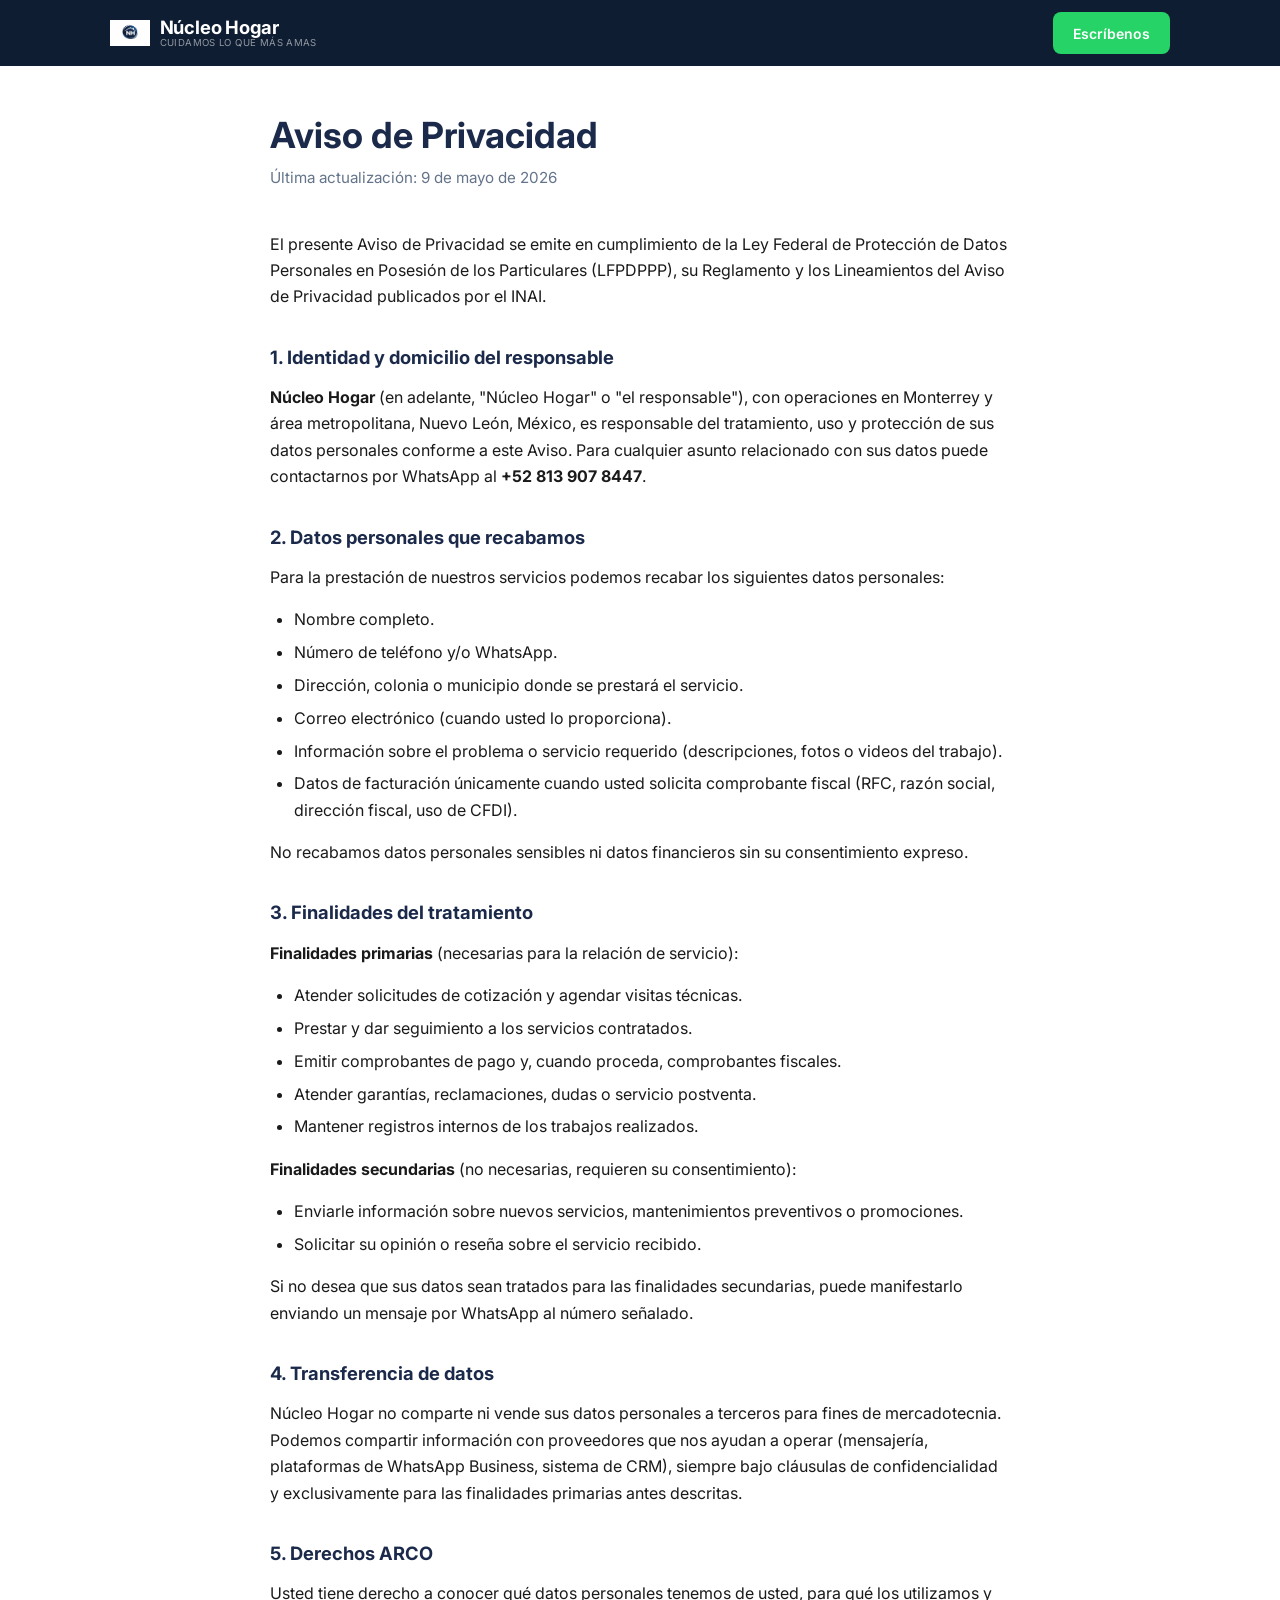
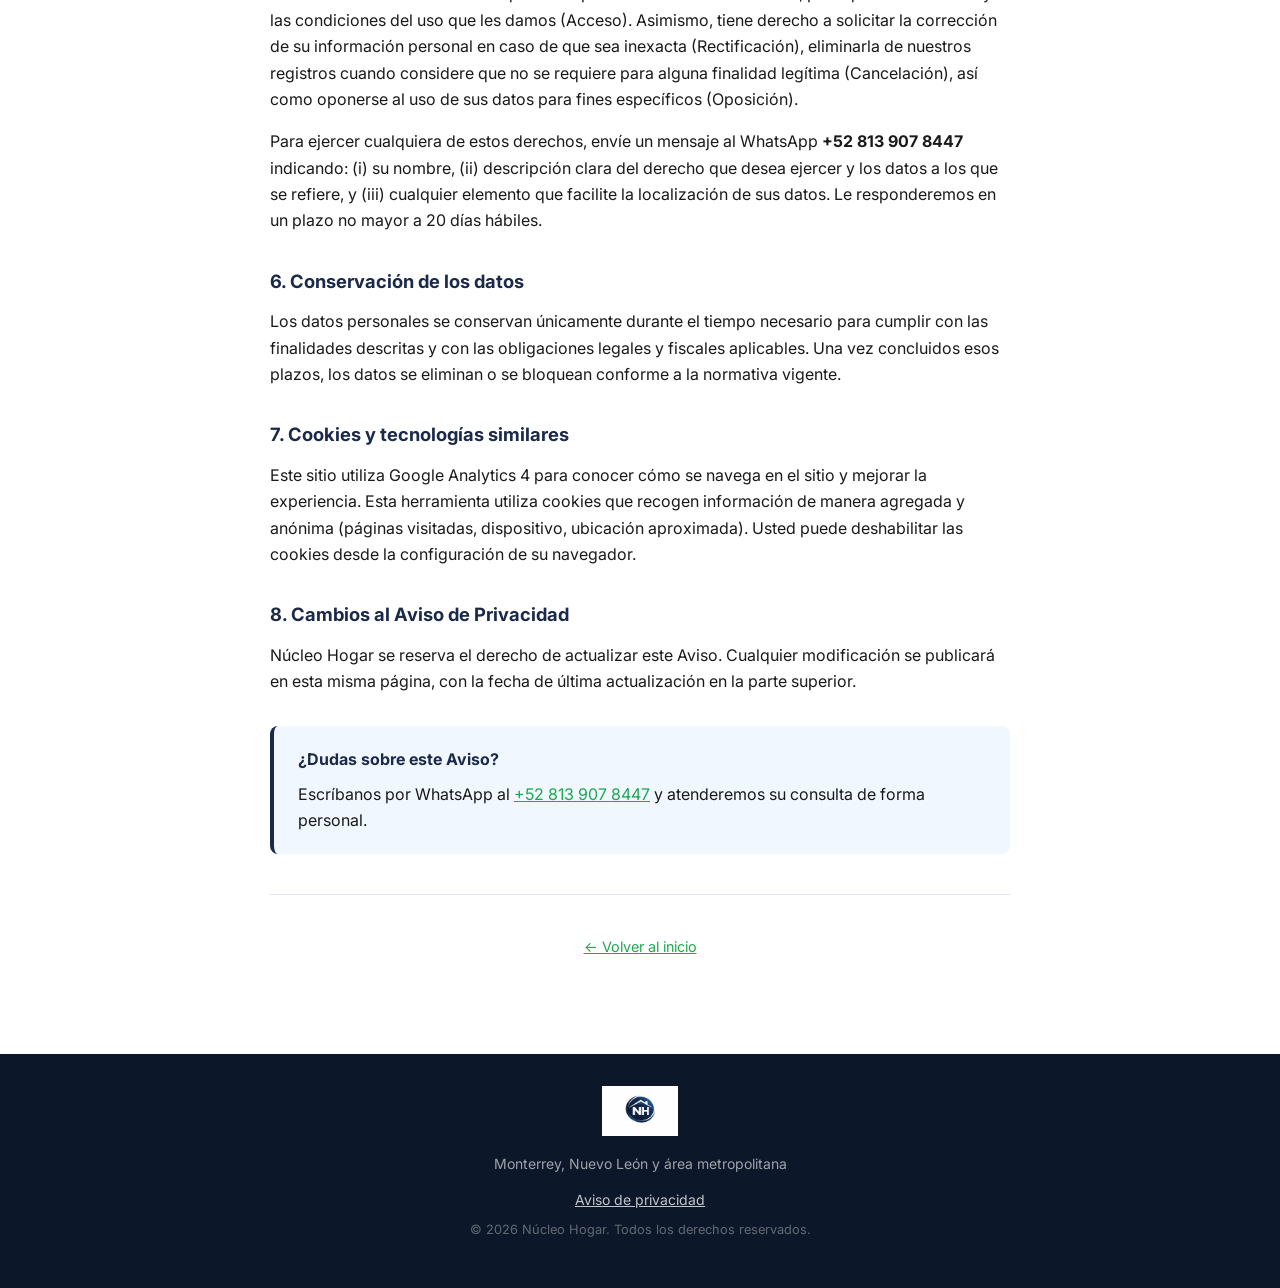
==== aviso-de-privacidad/index.html @ 875d2844 "seo: quick wins - title, preload hero, favicon, aviso privacidad, schema AMM" ====
<!DOCTYPE html>
<html lang="es">
<head>
  <!-- Google tag (gtag.js) -->
  <script async src="https://www.googletagmanager.com/gtag/js?id=G-WJDX79TCKH"></script>
  <script>
    window.dataLayer = window.dataLayer || [];
    function gtag(){dataLayer.push(arguments);}
    gtag('js', new Date());
    gtag('config', 'G-WJDX79TCKH');
  </script>
  <meta charset="UTF-8">
  <meta name="viewport" content="width=device-width, initial-scale=1.0">
  <title>Aviso de Privacidad | Núcleo Hogar</title>
  <meta name="description" content="Aviso de privacidad de Núcleo Hogar conforme a la Ley Federal de Protección de Datos Personales en Posesión de los Particulares (LFPDPPP).">
  <meta name="robots" content="noindex, follow">
  <link rel="canonical" href="https://nucleohogar.com.mx/aviso-de-privacidad/">
  <link rel="icon" href="/favicon.ico" sizes="any">
  <link rel="preconnect" href="https://fonts.googleapis.com">
  <link rel="preconnect" href="https://fonts.gstatic.com" crossorigin>
  <link href="https://fonts.googleapis.com/css2?family=Inter:wght@400;600;700&display=swap" rel="stylesheet">
  <style>
:root{--color-primary:#25D366;--color-primary-dark:#1DA851;--color-accent:#1B2A4A;--color-brand-dark:#0F1D32;--color-brand-ice:#F0F7FF;--color-text:#1a1a1a;--color-text-muted:#64748B;--color-text-on-dark:#fff;--color-bg:#fff;--color-border:#e2e5eb;--font-family:'Inter',system-ui,-apple-system,sans-serif;--border-radius:8px;--container-max:780px;--container-padding:1.25rem}
*,*::before,*::after{box-sizing:border-box;margin:0;padding:0}
html{scroll-behavior:smooth}
body{font-family:var(--font-family);font-size:1rem;line-height:1.65;color:var(--color-text);background:var(--color-bg);-webkit-font-smoothing:antialiased}
img{max-width:100%;height:auto;display:block}
a{color:var(--color-primary-dark);text-decoration:underline}
a:hover{color:var(--color-primary)}
.container{max-width:var(--container-max);margin:0 auto;padding:0 var(--container-padding)}
.site-header{padding:.75rem 0;background:var(--color-brand-dark);position:sticky;top:0;z-index:100}
.header-inner{display:flex;align-items:center;justify-content:space-between;max-width:1100px;margin:0 auto;padding:0 var(--container-padding)}
.header-logo{display:flex;align-items:center;gap:.6rem;text-decoration:none}
.header-logo img{height:40px;width:40px;object-fit:contain}
.header-logo-text{color:#fff;font-size:1.15rem;font-weight:700;letter-spacing:-.01em;line-height:1.1}
.header-logo-sub{display:block;font-size:.6rem;font-weight:400;color:rgba(255,255,255,.55);letter-spacing:.04em;text-transform:uppercase;margin-top:1px}
.header-cta{display:inline-flex;align-items:center;gap:.4rem;background:var(--color-primary);color:#fff;font-weight:600;font-size:.875rem;padding:.6rem 1.25rem;border-radius:var(--border-radius);text-decoration:none;transition:background .2s;white-space:nowrap}
.header-cta:hover{background:var(--color-primary-dark);color:#fff}
main{padding:3rem 0 5rem}
h1{font-size:clamp(1.75rem,4vw,2.25rem);color:var(--color-accent);margin-bottom:.5rem;line-height:1.2}
.subtitle{color:var(--color-text-muted);font-size:.95rem;margin-bottom:2.5rem}
h2{font-size:1.15rem;color:var(--color-accent);margin-top:2rem;margin-bottom:.75rem;font-weight:700}
p{margin-bottom:1rem}
ul{margin:.5rem 0 1rem 1.5rem}
ul li{margin-bottom:.4rem}
.divider{border:none;border-top:1px solid var(--color-border);margin:2.5rem 0}
.contact-box{background:var(--color-brand-ice);border-left:4px solid var(--color-accent);padding:1.25rem 1.5rem;border-radius:var(--border-radius);margin:2rem 0}
.contact-box strong{color:var(--color-accent)}
footer{background:#0C1829;color:rgba(255,255,255,.6);text-align:center;padding:2rem 0;font-size:.875rem}
.footer-logo{height:50px;width:auto;margin:0 auto 1rem}
.footer-location{margin-bottom:.75rem}
.footer-legal{margin-bottom:.5rem}
.footer-legal a{color:rgba(255,255,255,.75);text-decoration:underline}
.footer-legal a:hover{color:#fff}
.footer-copy{font-size:.8rem;color:rgba(255,255,255,.35)}
@media(max-width:767px){main{padding:2rem 0 3rem}}
  </style>
</head>
<body>
  <header class="site-header">
    <div class="header-inner">
      <a href="/" class="header-logo">
        <img src="/Logo%20Blanco.webp" alt="Núcleo Hogar">
        <span class="header-logo-text">Núcleo Hogar<span class="header-logo-sub">Cuidamos lo que más amas</span></span>
      </a>
      <a href="https://wa.me/528139078447?text=Hola%2C%20vi%20su%20p%C3%A1gina%20y%20necesito%20ayuda%20con%20un%20tema%20en%20mi%20casa" class="header-cta" target="_blank" rel="noopener">Escríbenos</a>
    </div>
  </header>

  <main>
    <div class="container">
      <h1>Aviso de Privacidad</h1>
      <p class="subtitle">Última actualización: 9 de mayo de 2026</p>

      <p>El presente Aviso de Privacidad se emite en cumplimiento de la Ley Federal de Protección de Datos Personales en Posesión de los Particulares (LFPDPPP), su Reglamento y los Lineamientos del Aviso de Privacidad publicados por el INAI.</p>

      <h2>1. Identidad y domicilio del responsable</h2>
      <p><strong>Núcleo Hogar</strong> (en adelante, "Núcleo Hogar" o "el responsable"), con operaciones en Monterrey y área metropolitana, Nuevo León, México, es responsable del tratamiento, uso y protección de sus datos personales conforme a este Aviso. Para cualquier asunto relacionado con sus datos puede contactarnos por WhatsApp al <strong>+52 813 907 8447</strong>.</p>

      <h2>2. Datos personales que recabamos</h2>
      <p>Para la prestación de nuestros servicios podemos recabar los siguientes datos personales:</p>
      <ul>
        <li>Nombre completo.</li>
        <li>Número de teléfono y/o WhatsApp.</li>
        <li>Dirección, colonia o municipio donde se prestará el servicio.</li>
        <li>Correo electrónico (cuando usted lo proporciona).</li>
        <li>Información sobre el problema o servicio requerido (descripciones, fotos o videos del trabajo).</li>
        <li>Datos de facturación únicamente cuando usted solicita comprobante fiscal (RFC, razón social, dirección fiscal, uso de CFDI).</li>
      </ul>
      <p>No recabamos datos personales sensibles ni datos financieros sin su consentimiento expreso.</p>

      <h2>3. Finalidades del tratamiento</h2>
      <p><strong>Finalidades primarias</strong> (necesarias para la relación de servicio):</p>
      <ul>
        <li>Atender solicitudes de cotización y agendar visitas técnicas.</li>
        <li>Prestar y dar seguimiento a los servicios contratados.</li>
        <li>Emitir comprobantes de pago y, cuando proceda, comprobantes fiscales.</li>
        <li>Atender garantías, reclamaciones, dudas o servicio postventa.</li>
        <li>Mantener registros internos de los trabajos realizados.</li>
      </ul>
      <p><strong>Finalidades secundarias</strong> (no necesarias, requieren su consentimiento):</p>
      <ul>
        <li>Enviarle información sobre nuevos servicios, mantenimientos preventivos o promociones.</li>
        <li>Solicitar su opinión o reseña sobre el servicio recibido.</li>
      </ul>
      <p>Si no desea que sus datos sean tratados para las finalidades secundarias, puede manifestarlo enviando un mensaje por WhatsApp al número señalado.</p>

      <h2>4. Transferencia de datos</h2>
      <p>Núcleo Hogar no comparte ni vende sus datos personales a terceros para fines de mercadotecnia. Podemos compartir información con proveedores que nos ayudan a operar (mensajería, plataformas de WhatsApp Business, sistema de CRM), siempre bajo cláusulas de confidencialidad y exclusivamente para las finalidades primarias antes descritas.</p>

      <h2>5. Derechos ARCO</h2>
      <p>Usted tiene derecho a conocer qué datos personales tenemos de usted, para qué los utilizamos y las condiciones del uso que les damos (Acceso). Asimismo, tiene derecho a solicitar la corrección de su información personal en caso de que sea inexacta (Rectificación), eliminarla de nuestros registros cuando considere que no se requiere para alguna finalidad legítima (Cancelación), así como oponerse al uso de sus datos para fines específicos (Oposición).</p>
      <p>Para ejercer cualquiera de estos derechos, envíe un mensaje al WhatsApp <strong>+52 813 907 8447</strong> indicando: (i) su nombre, (ii) descripción clara del derecho que desea ejercer y los datos a los que se refiere, y (iii) cualquier elemento que facilite la localización de sus datos. Le responderemos en un plazo no mayor a 20 días hábiles.</p>

      <h2>6. Conservación de los datos</h2>
      <p>Los datos personales se conservan únicamente durante el tiempo necesario para cumplir con las finalidades descritas y con las obligaciones legales y fiscales aplicables. Una vez concluidos esos plazos, los datos se eliminan o se bloquean conforme a la normativa vigente.</p>

      <h2>7. Cookies y tecnologías similares</h2>
      <p>Este sitio utiliza Google Analytics 4 para conocer cómo se navega en el sitio y mejorar la experiencia. Esta herramienta utiliza cookies que recogen información de manera agregada y anónima (páginas visitadas, dispositivo, ubicación aproximada). Usted puede deshabilitar las cookies desde la configuración de su navegador.</p>

      <h2>8. Cambios al Aviso de Privacidad</h2>
      <p>Núcleo Hogar se reserva el derecho de actualizar este Aviso. Cualquier modificación se publicará en esta misma página, con la fecha de última actualización en la parte superior.</p>

      <div class="contact-box">
        <p style="margin-bottom:.5rem"><strong>¿Dudas sobre este Aviso?</strong></p>
        <p style="margin-bottom:0">Escríbanos por WhatsApp al <a href="https://wa.me/528139078447">+52 813 907 8447</a> y atenderemos su consulta de forma personal.</p>
      </div>

      <hr class="divider">
      <p style="text-align:center;color:var(--color-text-muted);font-size:.9rem"><a href="/">← Volver al inicio</a></p>
    </div>
  </main>

  <footer>
    <div class="container">
      <img src="/Logo%20Blanco.webp" alt="Núcleo Hogar — Cuidamos lo que más amas" class="footer-logo">
      <p class="footer-location">Monterrey, Nuevo León y área metropolitana</p>
      <p class="footer-legal"><a href="/aviso-de-privacidad/">Aviso de privacidad</a></p>
      <p class="footer-copy">&copy; 2026 Núcleo Hogar. Todos los derechos reservados.</p>
    </div>
  </footer>
</body>
</html>
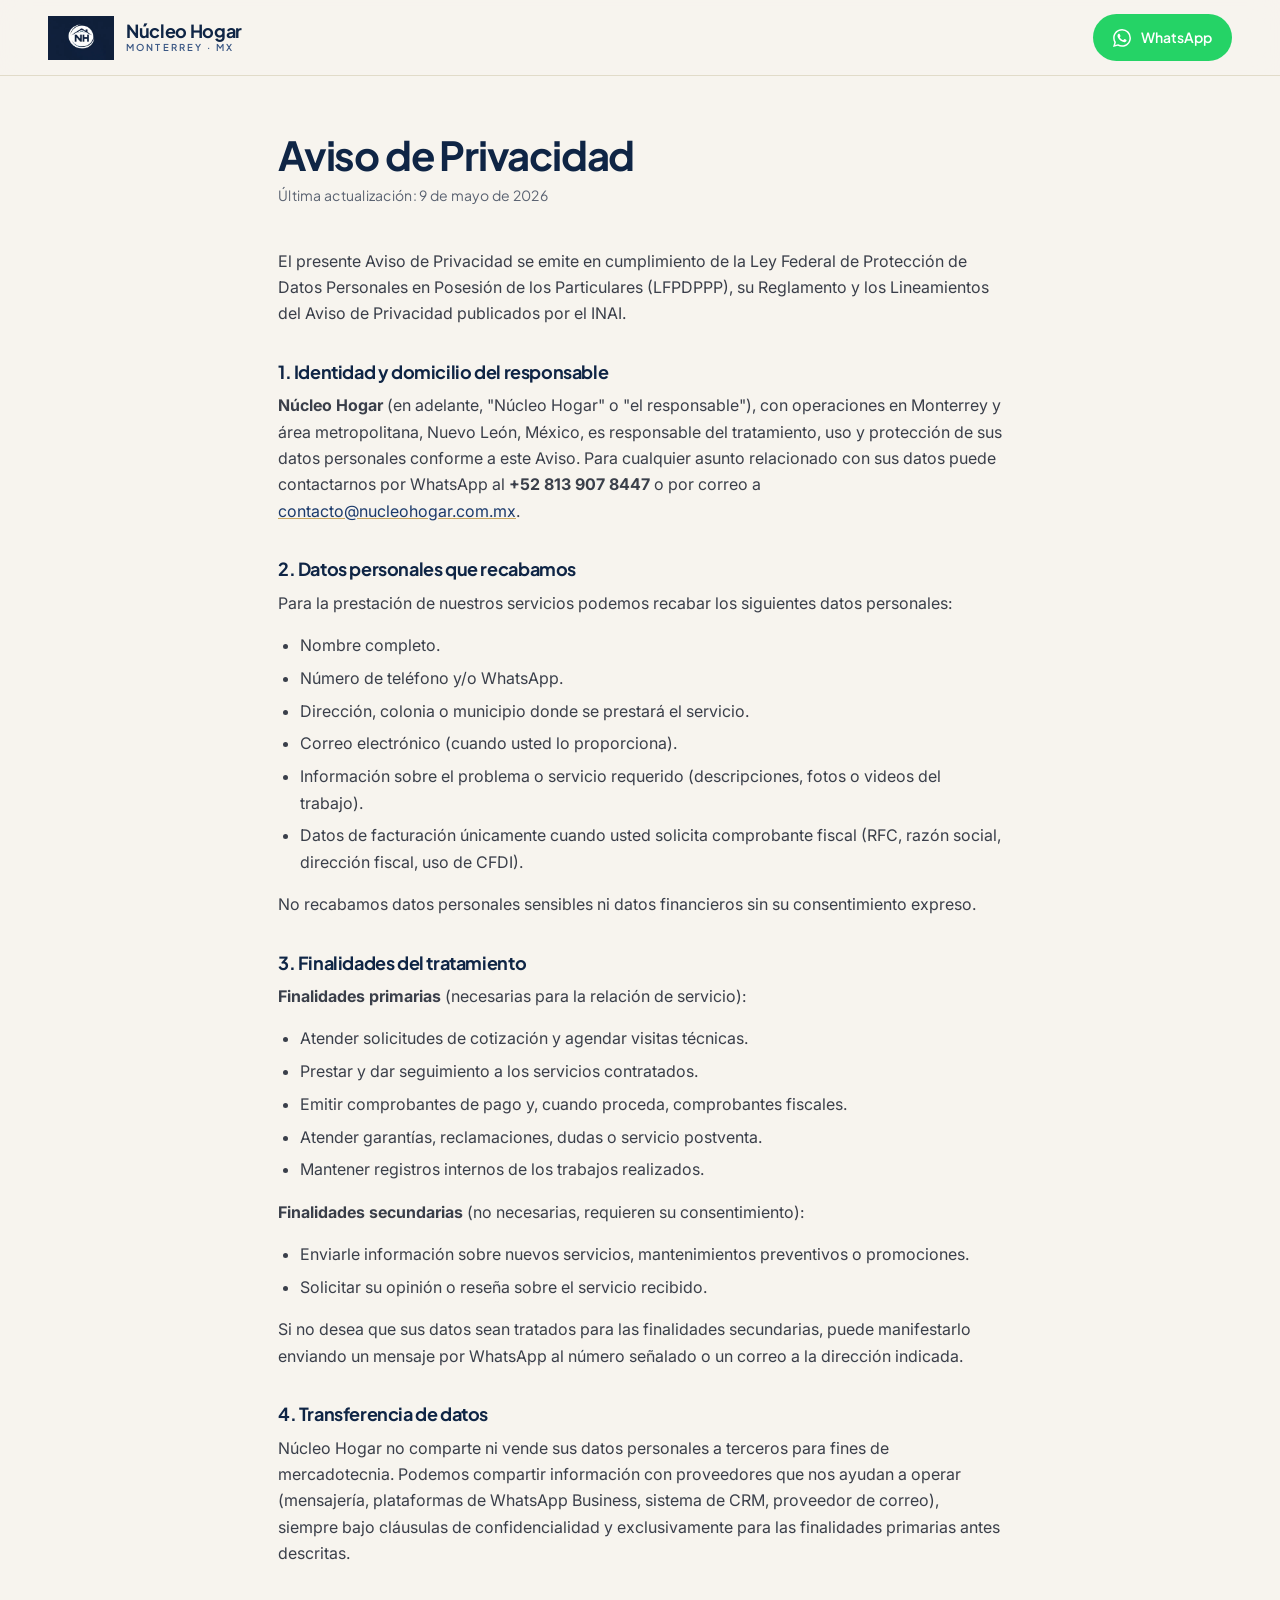
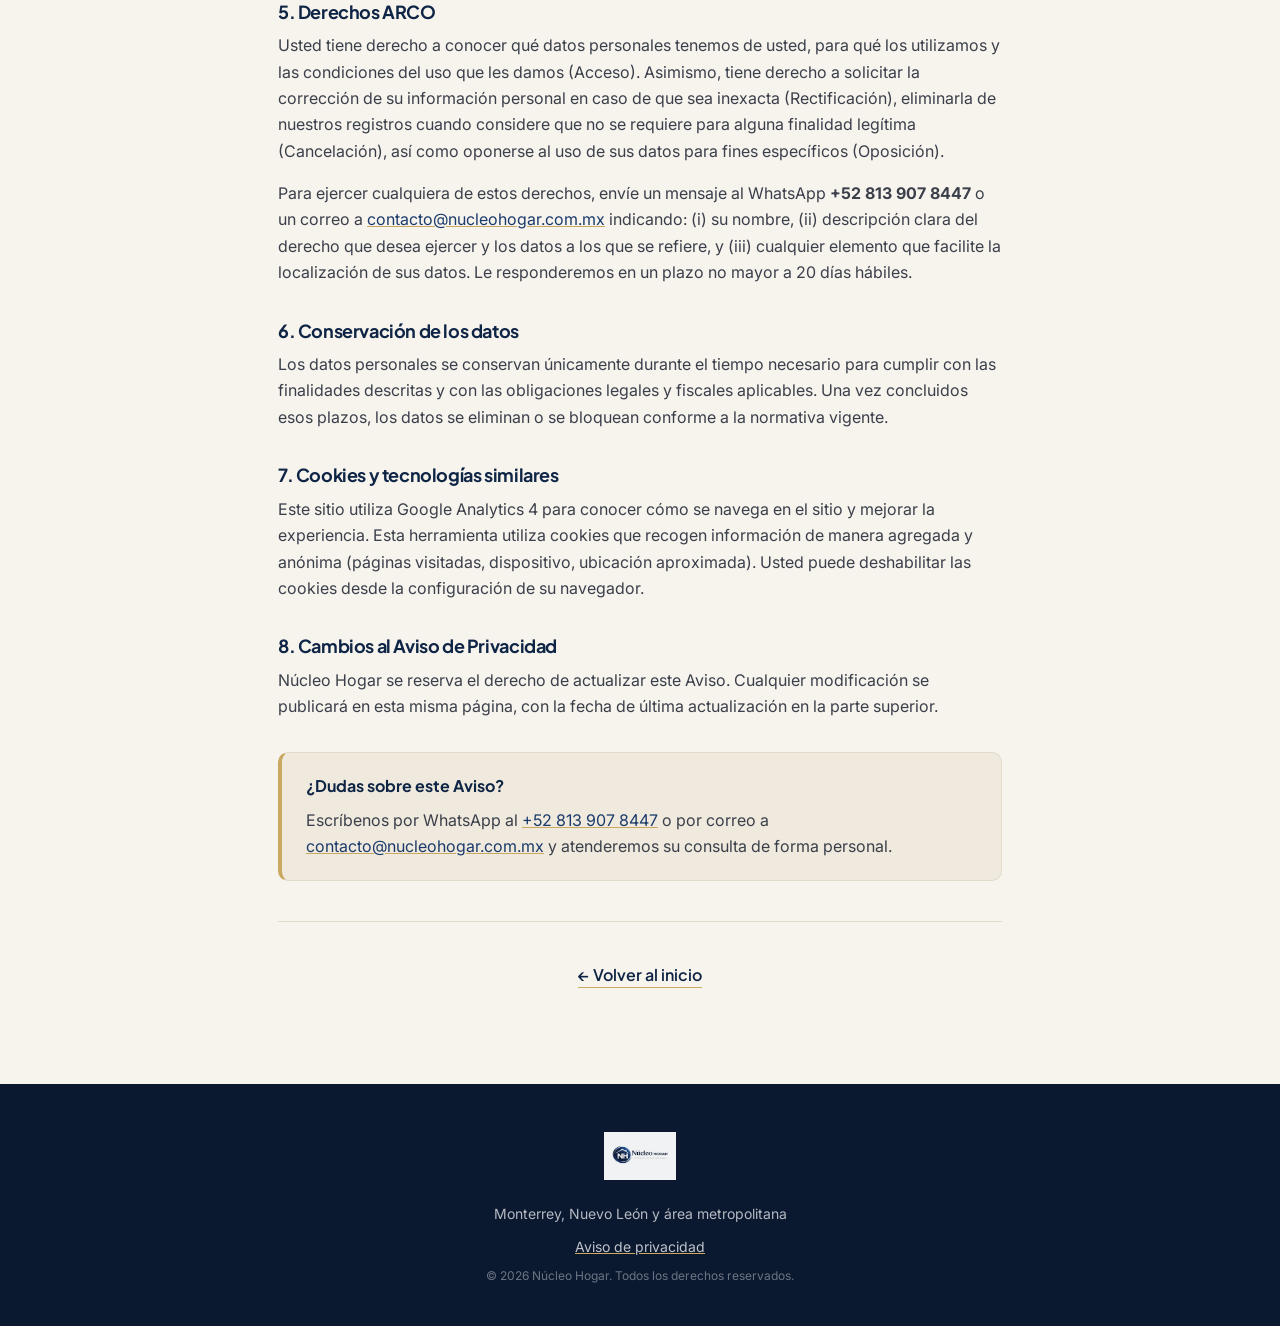
==== commit b0f9be6f: "feat(design): rediseño visual completo navy+gold+paper - home, service pages, aviso" ====
--- a/aviso-de-privacidad/index.html
+++ b/aviso-de-privacidad/index.html
@@ -1,7 +1,6 @@
 <!DOCTYPE html>
-<html lang="es">
+<html lang="es-MX">
 <head>
-  <!-- Google tag (gtag.js) -->
   <script async src="https://www.googletagmanager.com/gtag/js?id=G-WJDX79TCKH"></script>
   <script>
     window.dataLayer = window.dataLayer || [];
@@ -16,54 +15,85 @@
   <meta name="robots" content="noindex, follow">
   <link rel="canonical" href="https://nucleohogar.com.mx/aviso-de-privacidad/">
   <link rel="icon" href="/favicon.ico" sizes="any">
+  <link rel="apple-touch-icon" href="/apple-touch-icon.png">
   <link rel="preconnect" href="https://fonts.googleapis.com">
   <link rel="preconnect" href="https://fonts.gstatic.com" crossorigin>
-  <link href="https://fonts.googleapis.com/css2?family=Inter:wght@400;600;700&display=swap" rel="stylesheet">
+  <link href="https://fonts.googleapis.com/css2?family=Plus+Jakarta+Sans:wght@500;600;700;800&family=Inter:wght@400;500;600&display=swap" rel="stylesheet">
   <style>
-:root{--color-primary:#25D366;--color-primary-dark:#1DA851;--color-accent:#1B2A4A;--color-brand-dark:#0F1D32;--color-brand-ice:#F0F7FF;--color-text:#1a1a1a;--color-text-muted:#64748B;--color-text-on-dark:#fff;--color-bg:#fff;--color-border:#e2e5eb;--font-family:'Inter',system-ui,-apple-system,sans-serif;--border-radius:8px;--container-max:780px;--container-padding:1.25rem}
+:root{
+  --navy:#0F2545;--navy-2:#1B3A6B;--navy-soft:#3a5784;
+  --gold:#C9A961;--gold-soft:#E4D4A8;--gold-deep:#a8884a;
+  --body:#3a3f4a;--body-2:#5a6271;--muted:#8a8478;
+  --paper:#F7F4EE;--paper-2:#EFEADD;--paper-3:#E6DFCE;
+  --line:#e1dbc9;--line-2:#c8bfa9;
+  --wa:#25D366;--wa-d:#128C7E;
+  --display:'Plus Jakarta Sans',system-ui,sans-serif;
+  --body-font:'Inter',system-ui,sans-serif;
+  --r-sm:10px;--r:16px;--r-lg:24px;
+}
 *,*::before,*::after{box-sizing:border-box;margin:0;padding:0}
 html{scroll-behavior:smooth}
-body{font-family:var(--font-family);font-size:1rem;line-height:1.65;color:var(--color-text);background:var(--color-bg);-webkit-font-smoothing:antialiased}
-img{max-width:100%;height:auto;display:block}
-a{color:var(--color-primary-dark);text-decoration:underline}
-a:hover{color:var(--color-primary)}
-.container{max-width:var(--container-max);margin:0 auto;padding:0 var(--container-padding)}
-.site-header{padding:.75rem 0;background:var(--color-brand-dark);position:sticky;top:0;z-index:100}
-.header-inner{display:flex;align-items:center;justify-content:space-between;max-width:1100px;margin:0 auto;padding:0 var(--container-padding)}
-.header-logo{display:flex;align-items:center;gap:.6rem;text-decoration:none}
-.header-logo img{height:40px;width:40px;object-fit:contain}
-.header-logo-text{color:#fff;font-size:1.15rem;font-weight:700;letter-spacing:-.01em;line-height:1.1}
-.header-logo-sub{display:block;font-size:.6rem;font-weight:400;color:rgba(255,255,255,.55);letter-spacing:.04em;text-transform:uppercase;margin-top:1px}
-.header-cta{display:inline-flex;align-items:center;gap:.4rem;background:var(--color-primary);color:#fff;font-weight:600;font-size:.875rem;padding:.6rem 1.25rem;border-radius:var(--border-radius);text-decoration:none;transition:background .2s;white-space:nowrap}
-.header-cta:hover{background:var(--color-primary-dark);color:#fff}
-main{padding:3rem 0 5rem}
-h1{font-size:clamp(1.75rem,4vw,2.25rem);color:var(--color-accent);margin-bottom:.5rem;line-height:1.2}
-.subtitle{color:var(--color-text-muted);font-size:.95rem;margin-bottom:2.5rem}
-h2{font-size:1.15rem;color:var(--color-accent);margin-top:2rem;margin-bottom:.75rem;font-weight:700}
+body{font-family:var(--body-font);background:var(--paper);color:var(--body);-webkit-font-smoothing:antialiased;font-size:16px;line-height:1.65}
+a{color:var(--navy-2);text-decoration:underline;text-decoration-color:var(--gold)}
+a:hover{color:var(--navy)}
+.container{max-width:780px;margin:0 auto;padding:0 28px}
+h1,h2,h3{font-family:var(--display);color:var(--navy);font-weight:700;letter-spacing:-0.022em;line-height:1.15}
+h1{font-size:clamp(28px,4vw,40px);margin-bottom:.4rem;letter-spacing:-0.03em}
+h2{font-size:18px;margin-top:2.2rem;margin-bottom:.6rem;font-weight:700}
 p{margin-bottom:1rem}
-ul{margin:.5rem 0 1rem 1.5rem}
+ul{margin:.5rem 0 1rem 1.4rem}
 ul li{margin-bottom:.4rem}
-.divider{border:none;border-top:1px solid var(--color-border);margin:2.5rem 0}
-.contact-box{background:var(--color-brand-ice);border-left:4px solid var(--color-accent);padding:1.25rem 1.5rem;border-radius:var(--border-radius);margin:2rem 0}
-.contact-box strong{color:var(--color-accent)}
-footer{background:#0C1829;color:rgba(255,255,255,.6);text-align:center;padding:2rem 0;font-size:.875rem}
-.footer-logo{height:50px;width:auto;margin:0 auto 1rem}
-.footer-location{margin-bottom:.75rem}
-.footer-legal{margin-bottom:.5rem}
-.footer-legal a{color:rgba(255,255,255,.75);text-decoration:underline}
-.footer-legal a:hover{color:#fff}
-.footer-copy{font-size:.8rem;color:rgba(255,255,255,.35)}
-@media(max-width:767px){main{padding:2rem 0 3rem}}
+
+header.nav{position:sticky;top:0;z-index:50;background:rgba(247,244,238,0.92);backdrop-filter:saturate(140%) blur(14px);-webkit-backdrop-filter:saturate(140%) blur(14px);border-bottom:1px solid var(--line)}
+.nav-inner{display:flex;align-items:center;justify-content:space-between;padding:14px 0;gap:24px;max-width:1240px;margin:0 auto;padding-left:28px;padding-right:28px}
+.brand{display:flex;align-items:center;gap:12px;text-decoration:none}
+.brand img.brand-logo{height:44px;width:auto}
+.brand .wordmark{display:flex;flex-direction:column;line-height:1}
+.brand .wm-1{font-family:var(--display);font-weight:700;font-size:18px;color:var(--navy);letter-spacing:-0.02em}
+.brand .wm-2{font-family:var(--display);font-weight:600;font-size:9.5px;letter-spacing:0.22em;color:var(--navy-soft);margin-top:3px}
+.btn{display:inline-flex;align-items:center;gap:10px;padding:12px 20px;border-radius:999px;font-family:var(--display);font-weight:600;font-size:14px;text-decoration:none;border:none;cursor:pointer;color:#fff;background:var(--wa);transition:background .2s,transform .15s ease}
+.btn:hover{background:var(--wa-d);transform:translateY(-1px);color:#fff}
+.btn svg{width:18px;height:18px;fill:#fff}
+
+main{padding:56px 0 80px}
+.subtitle{color:var(--body-2);font-size:14px;margin-bottom:2.5rem;font-family:var(--display);letter-spacing:0.02em}
+.divider{border:none;border-top:1px solid var(--line);margin:2.5rem 0}
+.contact-box{background:var(--paper-2);border:1px solid var(--line);border-left:4px solid var(--gold);padding:1.25rem 1.5rem;border-radius:var(--r-sm);margin:2rem 0}
+.contact-box strong{color:var(--navy);font-family:var(--display)}
+.back-link{text-align:center;font-family:var(--display);font-weight:600}
+.back-link a{color:var(--navy);text-decoration:none;border-bottom:1.5px solid var(--gold);padding-bottom:2px}
+
+footer.site{padding:48px 0 24px;background:#0a1830;color:rgba(255,255,255,0.65);font-size:14px;text-align:center}
+footer.site .footer-logo{height:48px;width:auto;margin:0 auto 1rem;opacity:.95}
+footer.site .footer-location{margin-bottom:.6rem;color:rgba(255,255,255,0.7)}
+footer.site .footer-legal{margin-bottom:.5rem}
+footer.site .footer-legal a{color:rgba(255,255,255,0.75)}
+footer.site .footer-legal a:hover{color:var(--gold-soft)}
+footer.site .footer-copy{font-size:12px;color:rgba(255,255,255,0.4);margin-top:6px}
+
+@media(max-width:767px){
+  .container{padding:0 20px}
+  .nav-inner{padding-left:20px;padding-right:20px}
+  .brand .wordmark{display:none}
+  main{padding:36px 0 56px}
+}
   </style>
 </head>
 <body>
-  <header class="site-header">
-    <div class="header-inner">
-      <a href="/" class="header-logo">
-        <img src="/Logo%20Blanco.webp" alt="Núcleo Hogar">
-        <span class="header-logo-text">Núcleo Hogar<span class="header-logo-sub">Cuidamos lo que más amas</span></span>
+
+  <header class="nav">
+    <div class="nav-inner">
+      <a href="/" class="brand">
+        <img src="/Logo%20Azul.webp" alt="Núcleo Hogar — Cuidamos lo que más amas" class="brand-logo">
+        <div class="wordmark">
+          <span class="wm-1">Núcleo Hogar</span>
+          <span class="wm-2">MONTERREY · MX</span>
+        </div>
       </a>
-      <a href="https://wa.me/528139078447?text=Hola%2C%20vi%20su%20p%C3%A1gina%20y%20necesito%20ayuda%20con%20un%20tema%20en%20mi%20casa" class="header-cta" target="_blank" rel="noopener">Escríbenos</a>
+      <a href="https://wa.me/528139078447?text=Hola%2C%20vi%20su%20p%C3%A1gina%20y%20necesito%20ayuda%20con%20un%20tema%20en%20mi%20casa" class="btn" target="_blank" rel="noopener">
+        <svg xmlns="http://www.w3.org/2000/svg" viewBox="0 0 24 24" fill="currentColor"><path d="M17.472 14.382c-.297-.149-1.758-.867-2.03-.967-.273-.099-.471-.148-.67.15-.197.297-.767.966-.94 1.164-.173.199-.347.223-.644.075-.297-.15-1.255-.463-2.39-1.475-.883-.788-1.48-1.761-1.653-2.059-.173-.297-.018-.458.13-.606.134-.133.298-.347.446-.52.149-.174.198-.298.298-.497.099-.198.05-.371-.025-.52-.075-.149-.669-1.612-.916-2.207-.242-.579-.487-.5-.669-.51l-.57-.01c-.198 0-.52.074-.792.372-.272.297-1.04 1.016-1.04 2.479 0 1.462 1.065 2.875 1.213 3.074.149.198 2.096 3.2 5.077 4.487.709.306 1.262.489 1.694.625.712.227 1.36.195 1.871.118.571-.085 1.758-.719 2.006-1.413.247-.694.247-1.289.173-1.413-.074-.124-.272-.198-.57-.347m-5.421 7.403h-.004a9.87 9.87 0 01-5.031-1.378l-.361-.214-3.741.982.998-3.648-.235-.374a9.86 9.86 0 01-1.51-5.26c.001-5.45 4.436-9.884 9.888-9.884 2.64 0 5.122 1.03 6.988 2.898a9.825 9.825 0 012.893 6.994c-.003 5.45-4.437 9.884-9.885 9.884m8.413-18.297A11.815 11.815 0 0012.05 0C5.495 0 .16 5.335.157 11.892c0 2.096.547 4.142 1.588 5.945L.057 24l6.305-1.654a11.882 11.882 0 005.683 1.448h.005c6.554 0 11.89-5.335 11.893-11.893a11.821 11.821 0 00-3.48-8.413Z"/></svg>
+        WhatsApp
+      </a>
     </div>
   </header>
 
@@ -75,7 +105,7 @@
       <p>El presente Aviso de Privacidad se emite en cumplimiento de la Ley Federal de Protección de Datos Personales en Posesión de los Particulares (LFPDPPP), su Reglamento y los Lineamientos del Aviso de Privacidad publicados por el INAI.</p>
 
       <h2>1. Identidad y domicilio del responsable</h2>
-      <p><strong>Núcleo Hogar</strong> (en adelante, "Núcleo Hogar" o "el responsable"), con operaciones en Monterrey y área metropolitana, Nuevo León, México, es responsable del tratamiento, uso y protección de sus datos personales conforme a este Aviso. Para cualquier asunto relacionado con sus datos puede contactarnos por WhatsApp al <strong>+52 813 907 8447</strong>.</p>
+      <p><strong>Núcleo Hogar</strong> (en adelante, "Núcleo Hogar" o "el responsable"), con operaciones en Monterrey y área metropolitana, Nuevo León, México, es responsable del tratamiento, uso y protección de sus datos personales conforme a este Aviso. Para cualquier asunto relacionado con sus datos puede contactarnos por WhatsApp al <strong>+52 813 907 8447</strong> o por correo a <a href="mailto:contacto@nucleohogar.com.mx">contacto@nucleohogar.com.mx</a>.</p>
 
       <h2>2. Datos personales que recabamos</h2>
       <p>Para la prestación de nuestros servicios podemos recabar los siguientes datos personales:</p>
@@ -103,14 +133,14 @@
         <li>Enviarle información sobre nuevos servicios, mantenimientos preventivos o promociones.</li>
         <li>Solicitar su opinión o reseña sobre el servicio recibido.</li>
       </ul>
-      <p>Si no desea que sus datos sean tratados para las finalidades secundarias, puede manifestarlo enviando un mensaje por WhatsApp al número señalado.</p>
+      <p>Si no desea que sus datos sean tratados para las finalidades secundarias, puede manifestarlo enviando un mensaje por WhatsApp al número señalado o un correo a la dirección indicada.</p>
 
       <h2>4. Transferencia de datos</h2>
-      <p>Núcleo Hogar no comparte ni vende sus datos personales a terceros para fines de mercadotecnia. Podemos compartir información con proveedores que nos ayudan a operar (mensajería, plataformas de WhatsApp Business, sistema de CRM), siempre bajo cláusulas de confidencialidad y exclusivamente para las finalidades primarias antes descritas.</p>
+      <p>Núcleo Hogar no comparte ni vende sus datos personales a terceros para fines de mercadotecnia. Podemos compartir información con proveedores que nos ayudan a operar (mensajería, plataformas de WhatsApp Business, sistema de CRM, proveedor de correo), siempre bajo cláusulas de confidencialidad y exclusivamente para las finalidades primarias antes descritas.</p>
 
       <h2>5. Derechos ARCO</h2>
       <p>Usted tiene derecho a conocer qué datos personales tenemos de usted, para qué los utilizamos y las condiciones del uso que les damos (Acceso). Asimismo, tiene derecho a solicitar la corrección de su información personal en caso de que sea inexacta (Rectificación), eliminarla de nuestros registros cuando considere que no se requiere para alguna finalidad legítima (Cancelación), así como oponerse al uso de sus datos para fines específicos (Oposición).</p>
-      <p>Para ejercer cualquiera de estos derechos, envíe un mensaje al WhatsApp <strong>+52 813 907 8447</strong> indicando: (i) su nombre, (ii) descripción clara del derecho que desea ejercer y los datos a los que se refiere, y (iii) cualquier elemento que facilite la localización de sus datos. Le responderemos en un plazo no mayor a 20 días hábiles.</p>
+      <p>Para ejercer cualquiera de estos derechos, envíe un mensaje al WhatsApp <strong>+52 813 907 8447</strong> o un correo a <a href="mailto:contacto@nucleohogar.com.mx">contacto@nucleohogar.com.mx</a> indicando: (i) su nombre, (ii) descripción clara del derecho que desea ejercer y los datos a los que se refiere, y (iii) cualquier elemento que facilite la localización de sus datos. Le responderemos en un plazo no mayor a 20 días hábiles.</p>
 
       <h2>6. Conservación de los datos</h2>
       <p>Los datos personales se conservan únicamente durante el tiempo necesario para cumplir con las finalidades descritas y con las obligaciones legales y fiscales aplicables. Una vez concluidos esos plazos, los datos se eliminan o se bloquean conforme a la normativa vigente.</p>
@@ -123,17 +153,17 @@
 
       <div class="contact-box">
         <p style="margin-bottom:.5rem"><strong>¿Dudas sobre este Aviso?</strong></p>
-        <p style="margin-bottom:0">Escríbanos por WhatsApp al <a href="https://wa.me/528139078447">+52 813 907 8447</a> y atenderemos su consulta de forma personal.</p>
+        <p style="margin-bottom:0">Escríbenos por WhatsApp al <a href="https://wa.me/528139078447">+52 813 907 8447</a> o por correo a <a href="mailto:contacto@nucleohogar.com.mx">contacto@nucleohogar.com.mx</a> y atenderemos su consulta de forma personal.</p>
       </div>
 
       <hr class="divider">
-      <p style="text-align:center;color:var(--color-text-muted);font-size:.9rem"><a href="/">← Volver al inicio</a></p>
+      <p class="back-link"><a href="/">← Volver al inicio</a></p>
     </div>
   </main>
 
-  <footer>
+  <footer class="site">
     <div class="container">
-      <img src="/Logo%20Blanco.webp" alt="Núcleo Hogar — Cuidamos lo que más amas" class="footer-logo">
+      <img src="/Footer%20logo.webp" alt="Núcleo Hogar — Cuidamos lo que más amas" class="footer-logo">
       <p class="footer-location">Monterrey, Nuevo León y área metropolitana</p>
       <p class="footer-legal"><a href="/aviso-de-privacidad/">Aviso de privacidad</a></p>
       <p class="footer-copy">&copy; 2026 Núcleo Hogar. Todos los derechos reservados.</p>
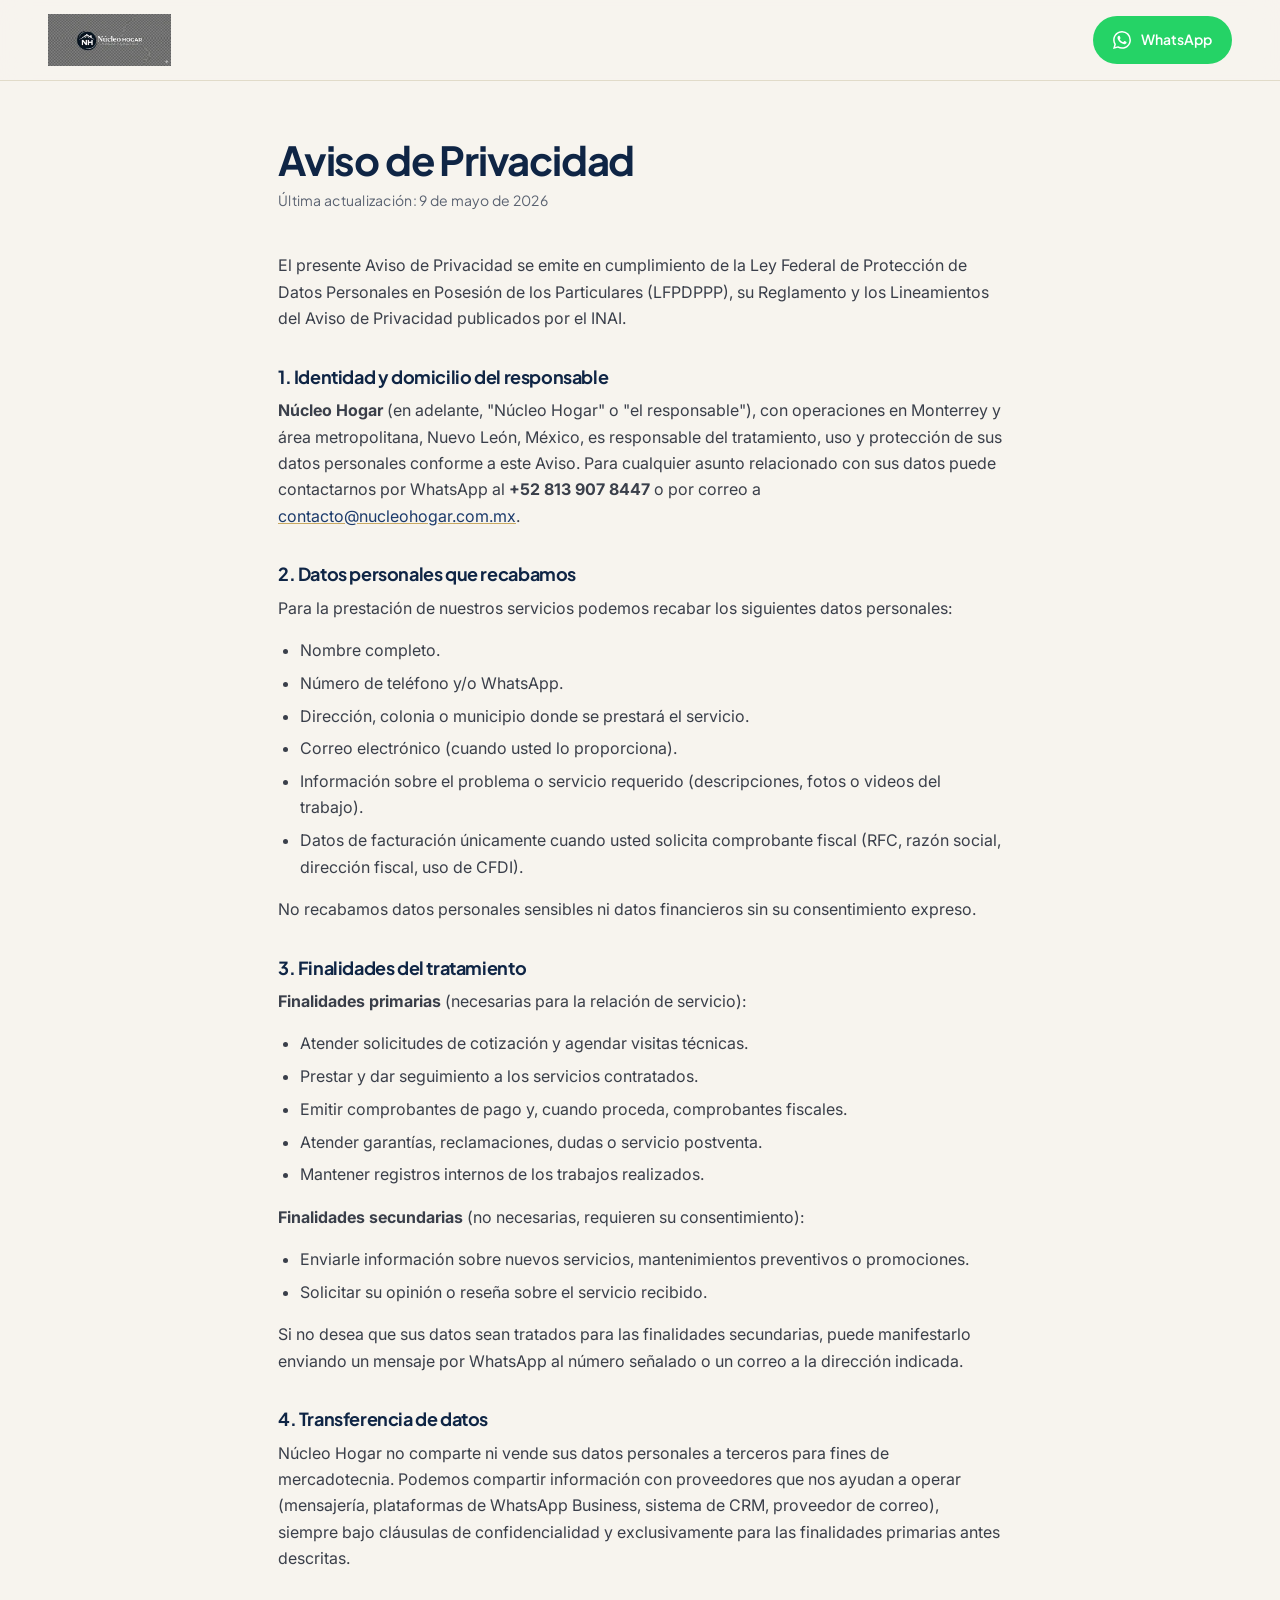
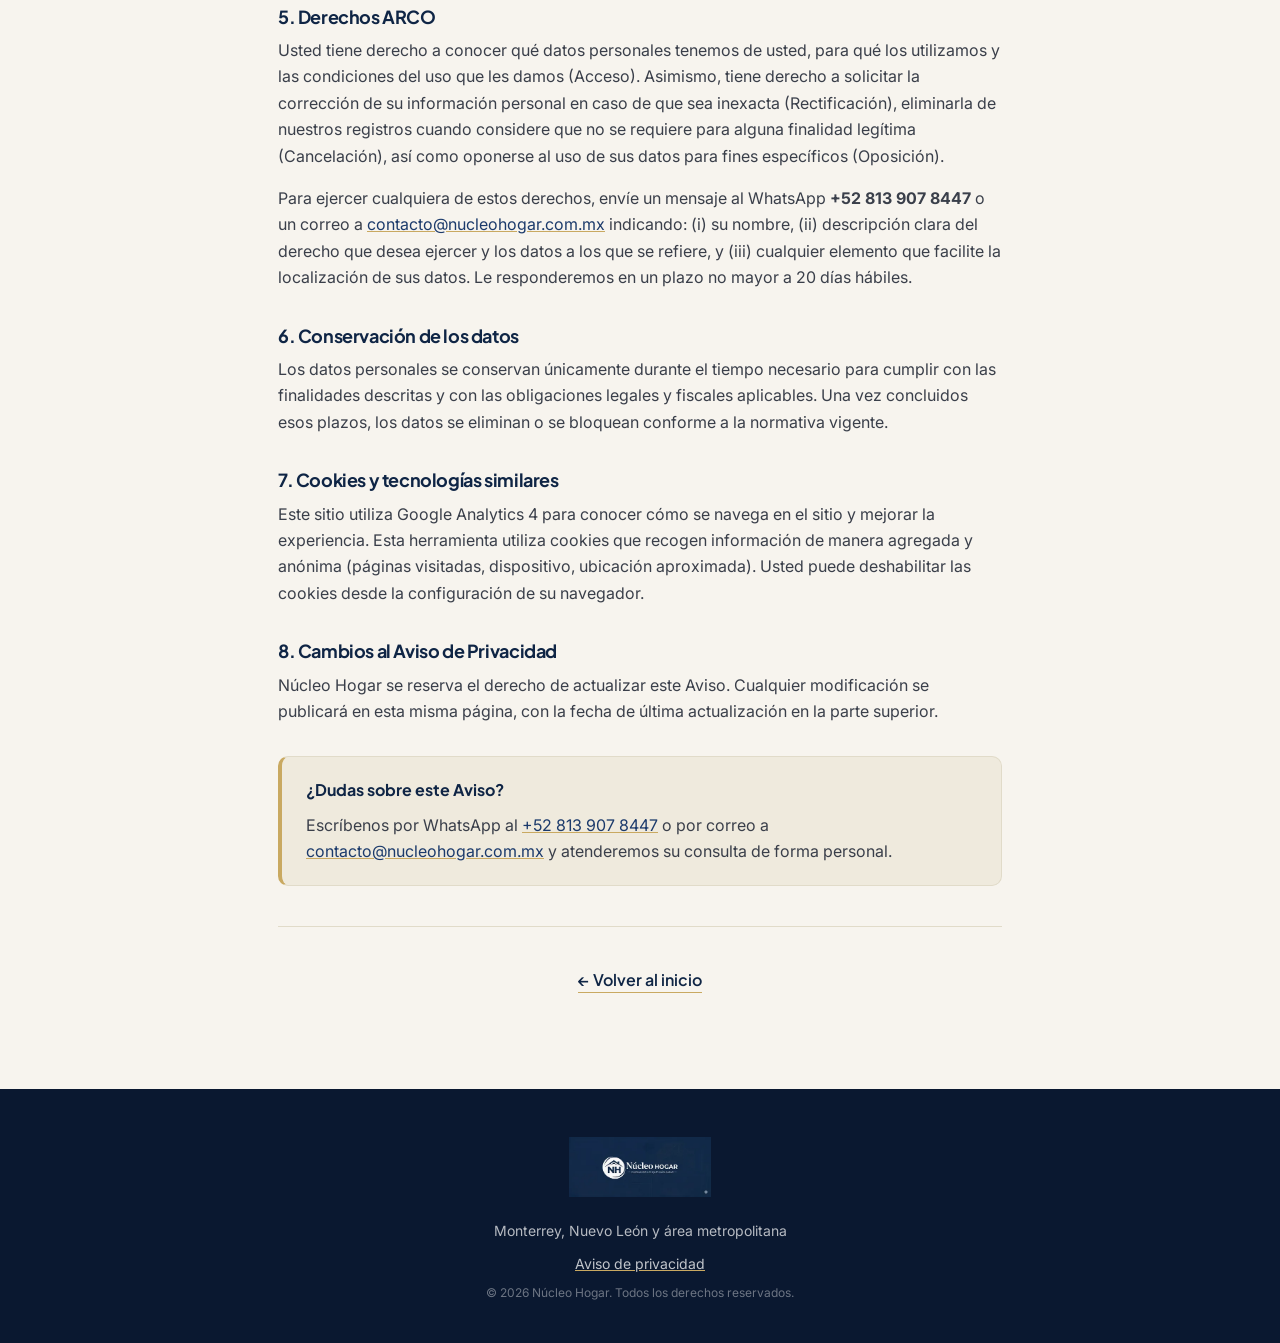
==== commit 67f611ee: "feat(brand): logo completo (Heder sin fondo / Heder 2) en lugar de cuadrados aislados" ====
--- a/aviso-de-privacidad/index.html
+++ b/aviso-de-privacidad/index.html
@@ -46,11 +46,8 @@
 
 header.nav{position:sticky;top:0;z-index:50;background:rgba(247,244,238,0.92);backdrop-filter:saturate(140%) blur(14px);-webkit-backdrop-filter:saturate(140%) blur(14px);border-bottom:1px solid var(--line)}
 .nav-inner{display:flex;align-items:center;justify-content:space-between;padding:14px 0;gap:24px;max-width:1240px;margin:0 auto;padding-left:28px;padding-right:28px}
-.brand{display:flex;align-items:center;gap:12px;text-decoration:none}
-.brand img.brand-logo{height:44px;width:auto}
-.brand .wordmark{display:flex;flex-direction:column;line-height:1}
-.brand .wm-1{font-family:var(--display);font-weight:700;font-size:18px;color:var(--navy);letter-spacing:-0.02em}
-.brand .wm-2{font-family:var(--display);font-weight:600;font-size:9.5px;letter-spacing:0.22em;color:var(--navy-soft);margin-top:3px}
+.brand{display:flex;align-items:center;text-decoration:none}
+.brand img.brand-logo{height:52px;width:auto;display:block}
 .btn{display:inline-flex;align-items:center;gap:10px;padding:12px 20px;border-radius:999px;font-family:var(--display);font-weight:600;font-size:14px;text-decoration:none;border:none;cursor:pointer;color:#fff;background:var(--wa);transition:background .2s,transform .15s ease}
 .btn:hover{background:var(--wa-d);transform:translateY(-1px);color:#fff}
 .btn svg{width:18px;height:18px;fill:#fff}
@@ -64,7 +61,7 @@
 .back-link a{color:var(--navy);text-decoration:none;border-bottom:1.5px solid var(--gold);padding-bottom:2px}
 
 footer.site{padding:48px 0 24px;background:#0a1830;color:rgba(255,255,255,0.65);font-size:14px;text-align:center}
-footer.site .footer-logo{height:48px;width:auto;margin:0 auto 1rem;opacity:.95}
+footer.site .footer-logo{height:60px;width:auto;margin:0 auto 1rem;opacity:.98}
 footer.site .footer-location{margin-bottom:.6rem;color:rgba(255,255,255,0.7)}
 footer.site .footer-legal{margin-bottom:.5rem}
 footer.site .footer-legal a{color:rgba(255,255,255,0.75)}
@@ -74,7 +71,7 @@
 @media(max-width:767px){
   .container{padding:0 20px}
   .nav-inner{padding-left:20px;padding-right:20px}
-  .brand .wordmark{display:none}
+  .brand img.brand-logo{height:46px}
   main{padding:36px 0 56px}
 }
   </style>
@@ -83,12 +80,8 @@
 
   <header class="nav">
     <div class="nav-inner">
-      <a href="/" class="brand">
-        <img src="/Logo%20Azul.webp" alt="Núcleo Hogar — Cuidamos lo que más amas" class="brand-logo">
-        <div class="wordmark">
-          <span class="wm-1">Núcleo Hogar</span>
-          <span class="wm-2">MONTERREY · MX</span>
-        </div>
+      <a href="/" class="brand" aria-label="Núcleo Hogar — Cuidamos lo que más amas">
+        <img src="/Heder%20sin%20fondo.webp" alt="Núcleo Hogar — Cuidamos lo que más amas" class="brand-logo">
       </a>
       <a href="https://wa.me/528139078447?text=Hola%2C%20vi%20su%20p%C3%A1gina%20y%20necesito%20ayuda%20con%20un%20tema%20en%20mi%20casa" class="btn" target="_blank" rel="noopener">
         <svg xmlns="http://www.w3.org/2000/svg" viewBox="0 0 24 24" fill="currentColor"><path d="M17.472 14.382c-.297-.149-1.758-.867-2.03-.967-.273-.099-.471-.148-.67.15-.197.297-.767.966-.94 1.164-.173.199-.347.223-.644.075-.297-.15-1.255-.463-2.39-1.475-.883-.788-1.48-1.761-1.653-2.059-.173-.297-.018-.458.13-.606.134-.133.298-.347.446-.52.149-.174.198-.298.298-.497.099-.198.05-.371-.025-.52-.075-.149-.669-1.612-.916-2.207-.242-.579-.487-.5-.669-.51l-.57-.01c-.198 0-.52.074-.792.372-.272.297-1.04 1.016-1.04 2.479 0 1.462 1.065 2.875 1.213 3.074.149.198 2.096 3.2 5.077 4.487.709.306 1.262.489 1.694.625.712.227 1.36.195 1.871.118.571-.085 1.758-.719 2.006-1.413.247-.694.247-1.289.173-1.413-.074-.124-.272-.198-.57-.347m-5.421 7.403h-.004a9.87 9.87 0 01-5.031-1.378l-.361-.214-3.741.982.998-3.648-.235-.374a9.86 9.86 0 01-1.51-5.26c.001-5.45 4.436-9.884 9.888-9.884 2.64 0 5.122 1.03 6.988 2.898a9.825 9.825 0 012.893 6.994c-.003 5.45-4.437 9.884-9.885 9.884m8.413-18.297A11.815 11.815 0 0012.05 0C5.495 0 .16 5.335.157 11.892c0 2.096.547 4.142 1.588 5.945L.057 24l6.305-1.654a11.882 11.882 0 005.683 1.448h.005c6.554 0 11.89-5.335 11.893-11.893a11.821 11.821 0 00-3.48-8.413Z"/></svg>
@@ -163,7 +156,7 @@
 
   <footer class="site">
     <div class="container">
-      <img src="/Footer%20logo.webp" alt="Núcleo Hogar — Cuidamos lo que más amas" class="footer-logo">
+      <img src="/Heder%202.webp" alt="Núcleo Hogar — Cuidamos lo que más amas" class="footer-logo">
       <p class="footer-location">Monterrey, Nuevo León y área metropolitana</p>
       <p class="footer-legal"><a href="/aviso-de-privacidad/">Aviso de privacidad</a></p>
       <p class="footer-copy">&copy; 2026 Núcleo Hogar. Todos los derechos reservados.</p>
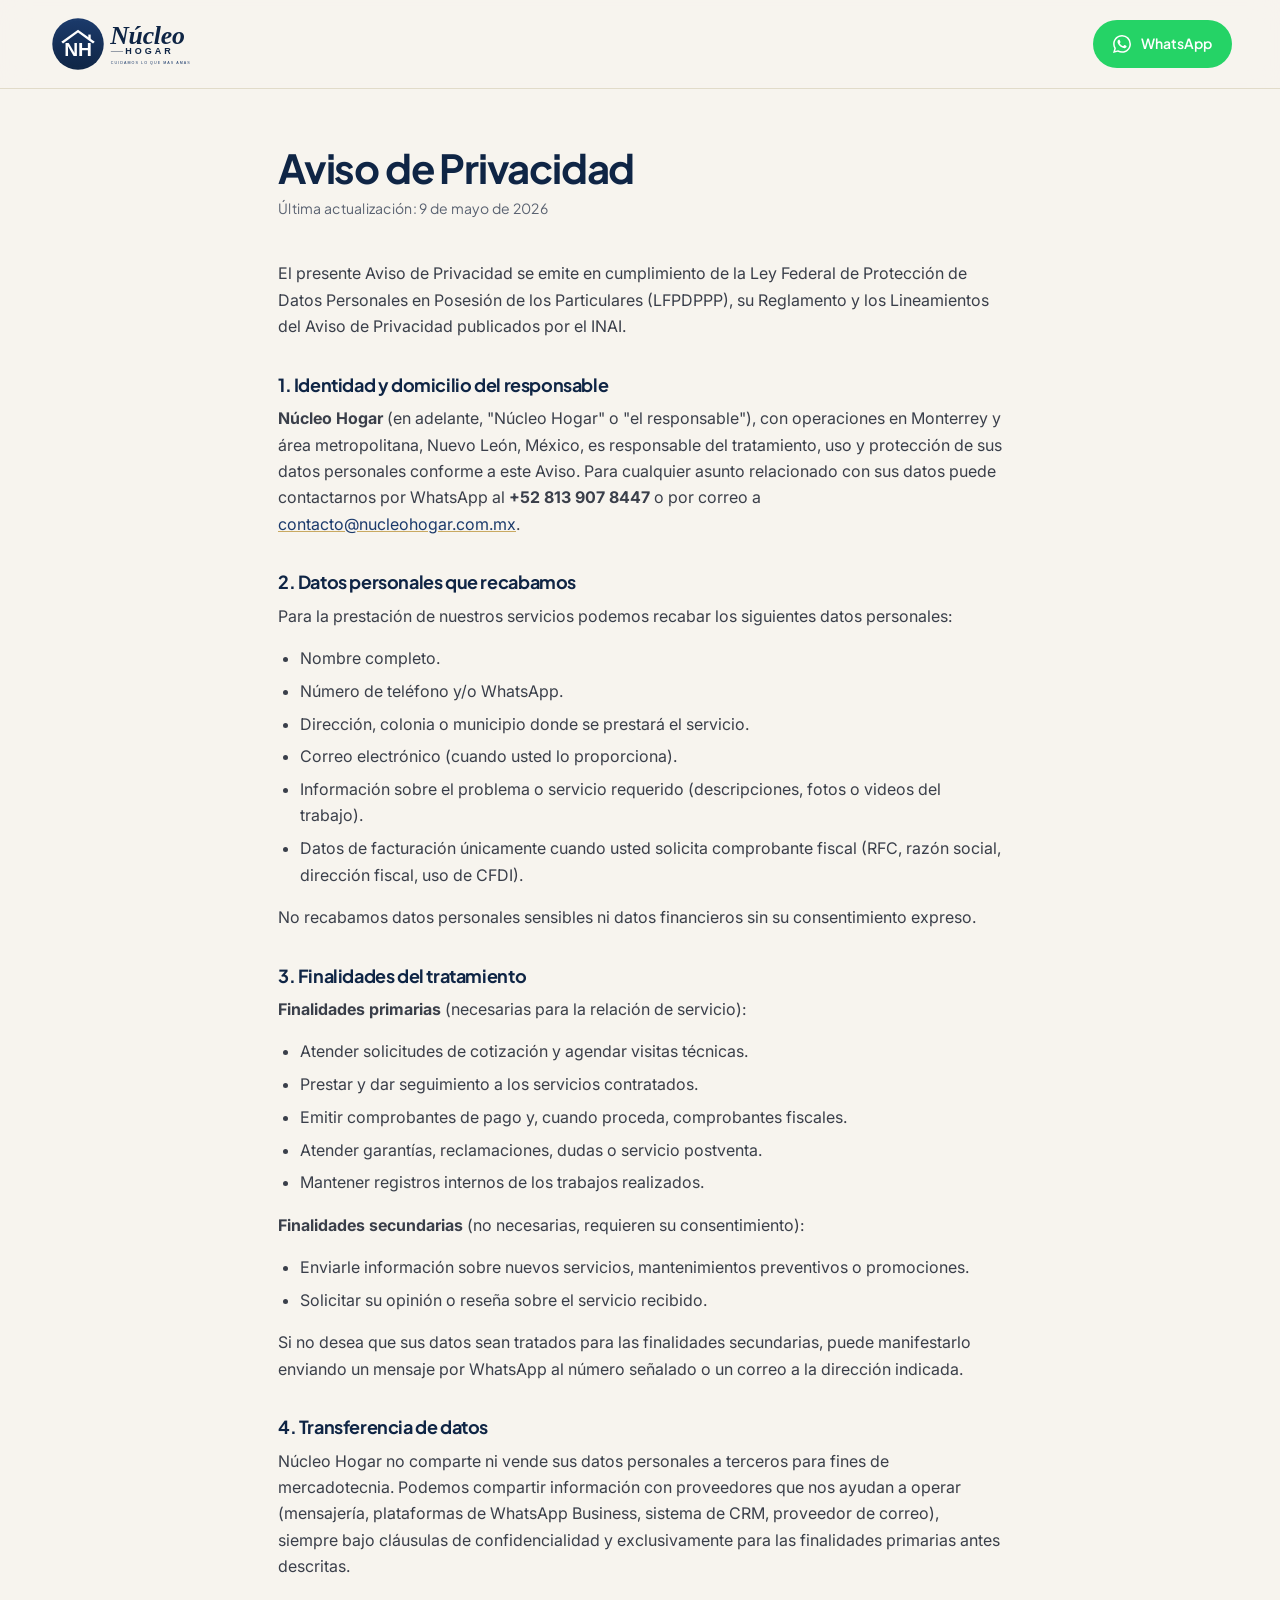
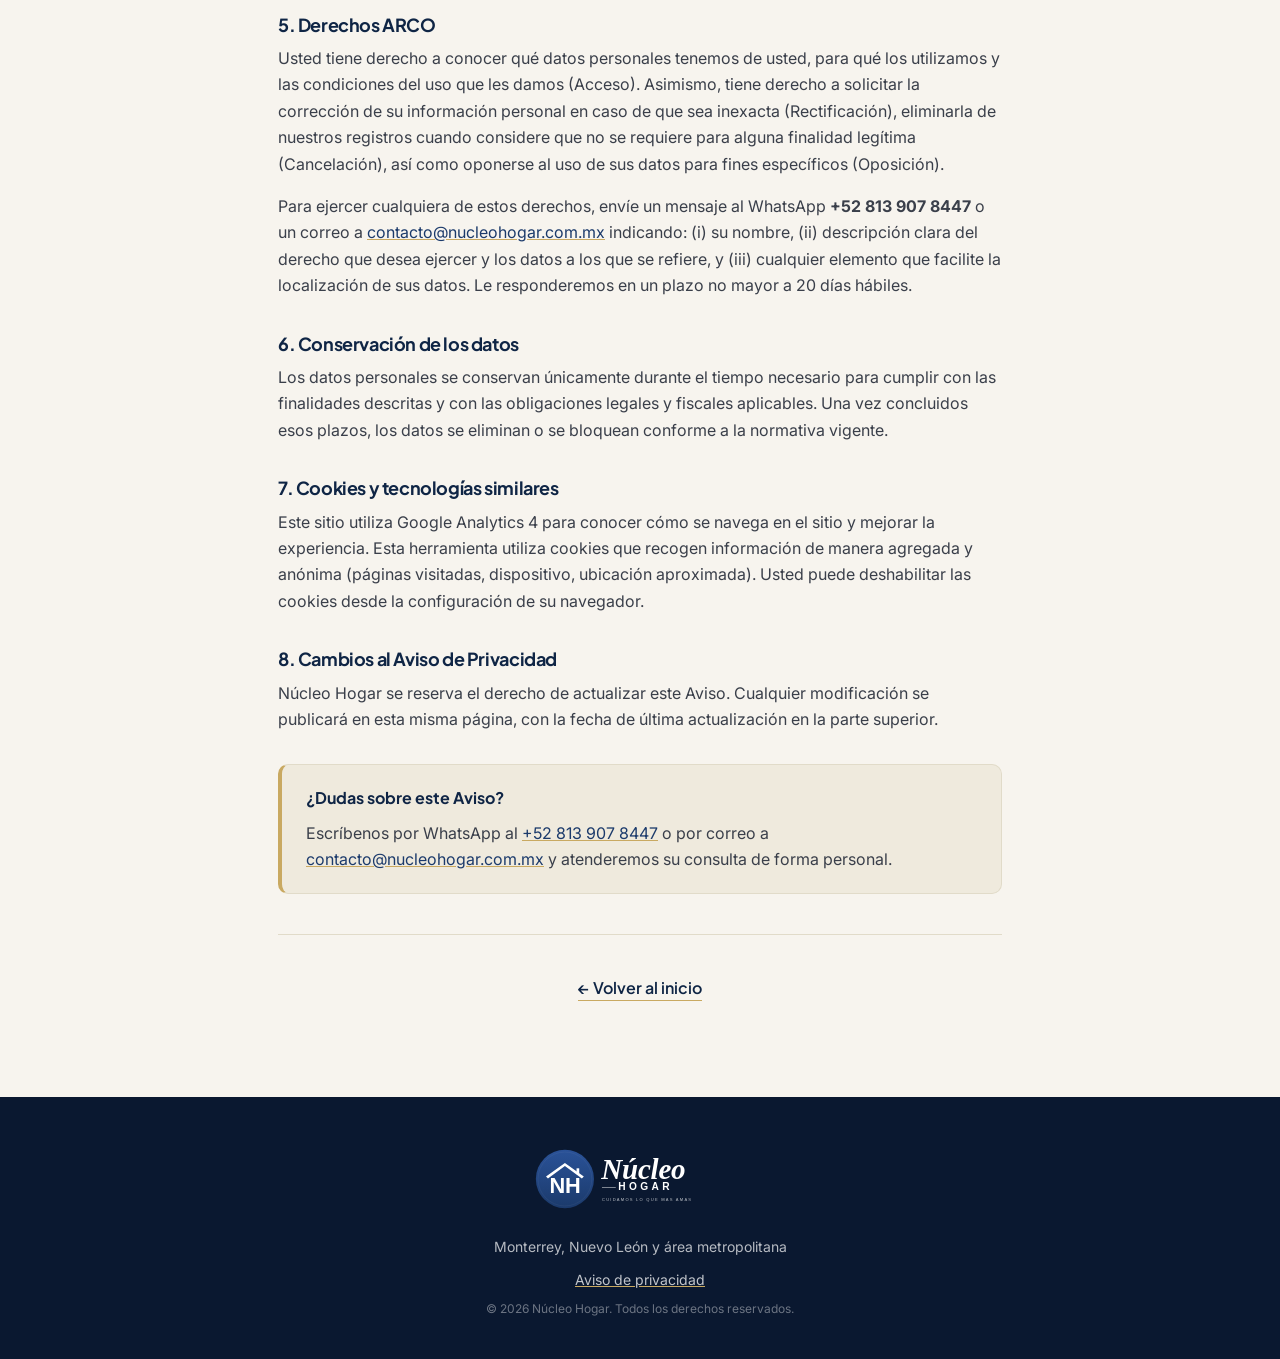
==== commit e4a39594: "feat(brand): logo SVG horizontal real de la guía de marca - vectorial, transparente, escalable" ====
--- a/aviso-de-privacidad/index.html
+++ b/aviso-de-privacidad/index.html
@@ -47,7 +47,7 @@
 header.nav{position:sticky;top:0;z-index:50;background:rgba(247,244,238,0.92);backdrop-filter:saturate(140%) blur(14px);-webkit-backdrop-filter:saturate(140%) blur(14px);border-bottom:1px solid var(--line)}
 .nav-inner{display:flex;align-items:center;justify-content:space-between;padding:14px 0;gap:24px;max-width:1240px;margin:0 auto;padding-left:28px;padding-right:28px}
 .brand{display:flex;align-items:center;text-decoration:none}
-.brand img.brand-logo{height:52px;width:auto;display:block}
+.brand img.brand-logo{height:60px;width:auto;display:block}
 .btn{display:inline-flex;align-items:center;gap:10px;padding:12px 20px;border-radius:999px;font-family:var(--display);font-weight:600;font-size:14px;text-decoration:none;border:none;cursor:pointer;color:#fff;background:var(--wa);transition:background .2s,transform .15s ease}
 .btn:hover{background:var(--wa-d);transform:translateY(-1px);color:#fff}
 .btn svg{width:18px;height:18px;fill:#fff}
@@ -61,7 +61,7 @@
 .back-link a{color:var(--navy);text-decoration:none;border-bottom:1.5px solid var(--gold);padding-bottom:2px}
 
 footer.site{padding:48px 0 24px;background:#0a1830;color:rgba(255,255,255,0.65);font-size:14px;text-align:center}
-footer.site .footer-logo{height:60px;width:auto;margin:0 auto 1rem;opacity:.98}
+footer.site .footer-logo{height:68px;width:auto;margin:0 auto 1rem}
 footer.site .footer-location{margin-bottom:.6rem;color:rgba(255,255,255,0.7)}
 footer.site .footer-legal{margin-bottom:.5rem}
 footer.site .footer-legal a{color:rgba(255,255,255,0.75)}
@@ -81,7 +81,7 @@
   <header class="nav">
     <div class="nav-inner">
       <a href="/" class="brand" aria-label="Núcleo Hogar — Cuidamos lo que más amas">
-        <img src="/Heder%20sin%20fondo.webp" alt="Núcleo Hogar — Cuidamos lo que más amas" class="brand-logo">
+        <img src="/nucleo-hogar-horizontal.svg" alt="Núcleo Hogar — Cuidamos lo que más amas" class="brand-logo" width="240" height="60">
       </a>
       <a href="https://wa.me/528139078447?text=Hola%2C%20vi%20su%20p%C3%A1gina%20y%20necesito%20ayuda%20con%20un%20tema%20en%20mi%20casa" class="btn" target="_blank" rel="noopener">
         <svg xmlns="http://www.w3.org/2000/svg" viewBox="0 0 24 24" fill="currentColor"><path d="M17.472 14.382c-.297-.149-1.758-.867-2.03-.967-.273-.099-.471-.148-.67.15-.197.297-.767.966-.94 1.164-.173.199-.347.223-.644.075-.297-.15-1.255-.463-2.39-1.475-.883-.788-1.48-1.761-1.653-2.059-.173-.297-.018-.458.13-.606.134-.133.298-.347.446-.52.149-.174.198-.298.298-.497.099-.198.05-.371-.025-.52-.075-.149-.669-1.612-.916-2.207-.242-.579-.487-.5-.669-.51l-.57-.01c-.198 0-.52.074-.792.372-.272.297-1.04 1.016-1.04 2.479 0 1.462 1.065 2.875 1.213 3.074.149.198 2.096 3.2 5.077 4.487.709.306 1.262.489 1.694.625.712.227 1.36.195 1.871.118.571-.085 1.758-.719 2.006-1.413.247-.694.247-1.289.173-1.413-.074-.124-.272-.198-.57-.347m-5.421 7.403h-.004a9.87 9.87 0 01-5.031-1.378l-.361-.214-3.741.982.998-3.648-.235-.374a9.86 9.86 0 01-1.51-5.26c.001-5.45 4.436-9.884 9.888-9.884 2.64 0 5.122 1.03 6.988 2.898a9.825 9.825 0 012.893 6.994c-.003 5.45-4.437 9.884-9.885 9.884m8.413-18.297A11.815 11.815 0 0012.05 0C5.495 0 .16 5.335.157 11.892c0 2.096.547 4.142 1.588 5.945L.057 24l6.305-1.654a11.882 11.882 0 005.683 1.448h.005c6.554 0 11.89-5.335 11.893-11.893a11.821 11.821 0 00-3.48-8.413Z"/></svg>
@@ -156,7 +156,7 @@
 
   <footer class="site">
     <div class="container">
-      <img src="/Heder%202.webp" alt="Núcleo Hogar — Cuidamos lo que más amas" class="footer-logo">
+      <img src="/nucleo-hogar-horizontal-white.svg" alt="Núcleo Hogar — Cuidamos lo que más amas" class="footer-logo" width="240" height="74">
       <p class="footer-location">Monterrey, Nuevo León y área metropolitana</p>
       <p class="footer-legal"><a href="/aviso-de-privacidad/">Aviso de privacidad</a></p>
       <p class="footer-copy">&copy; 2026 Núcleo Hogar. Todos los derechos reservados.</p>
